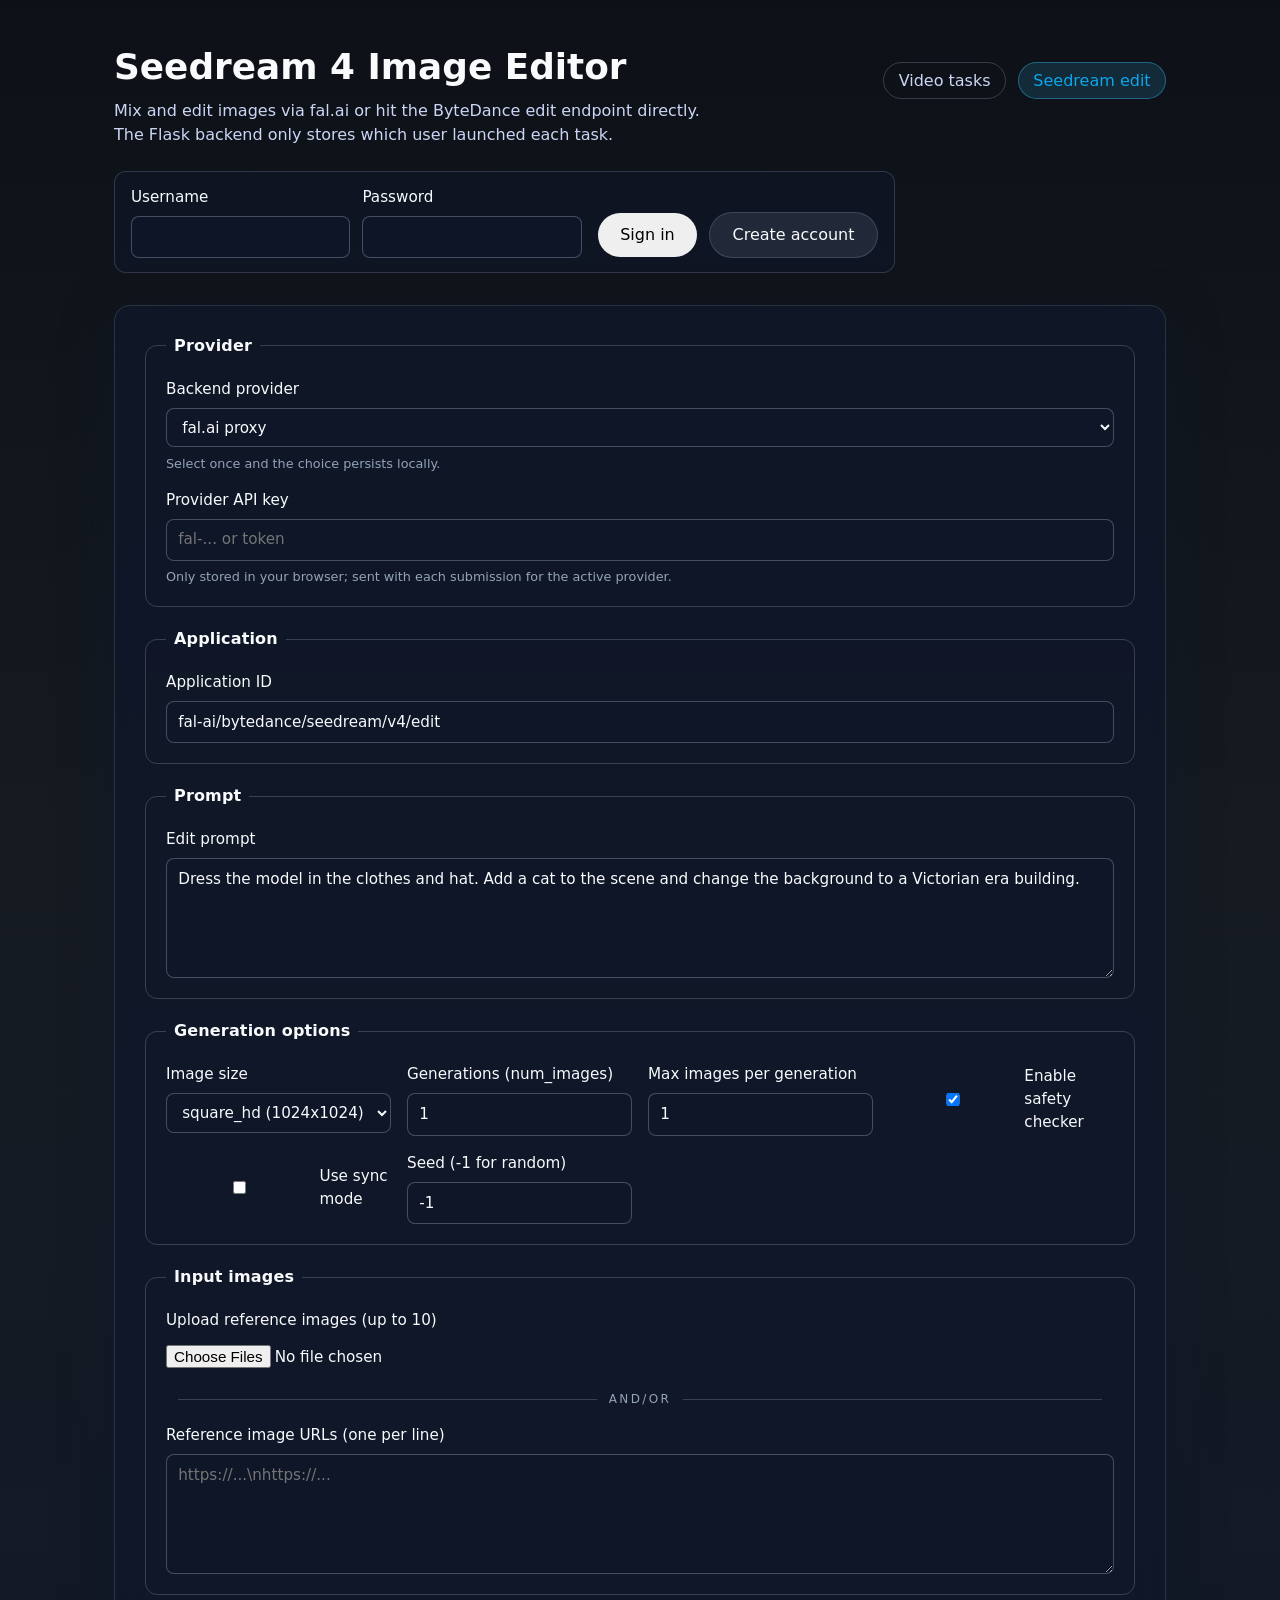
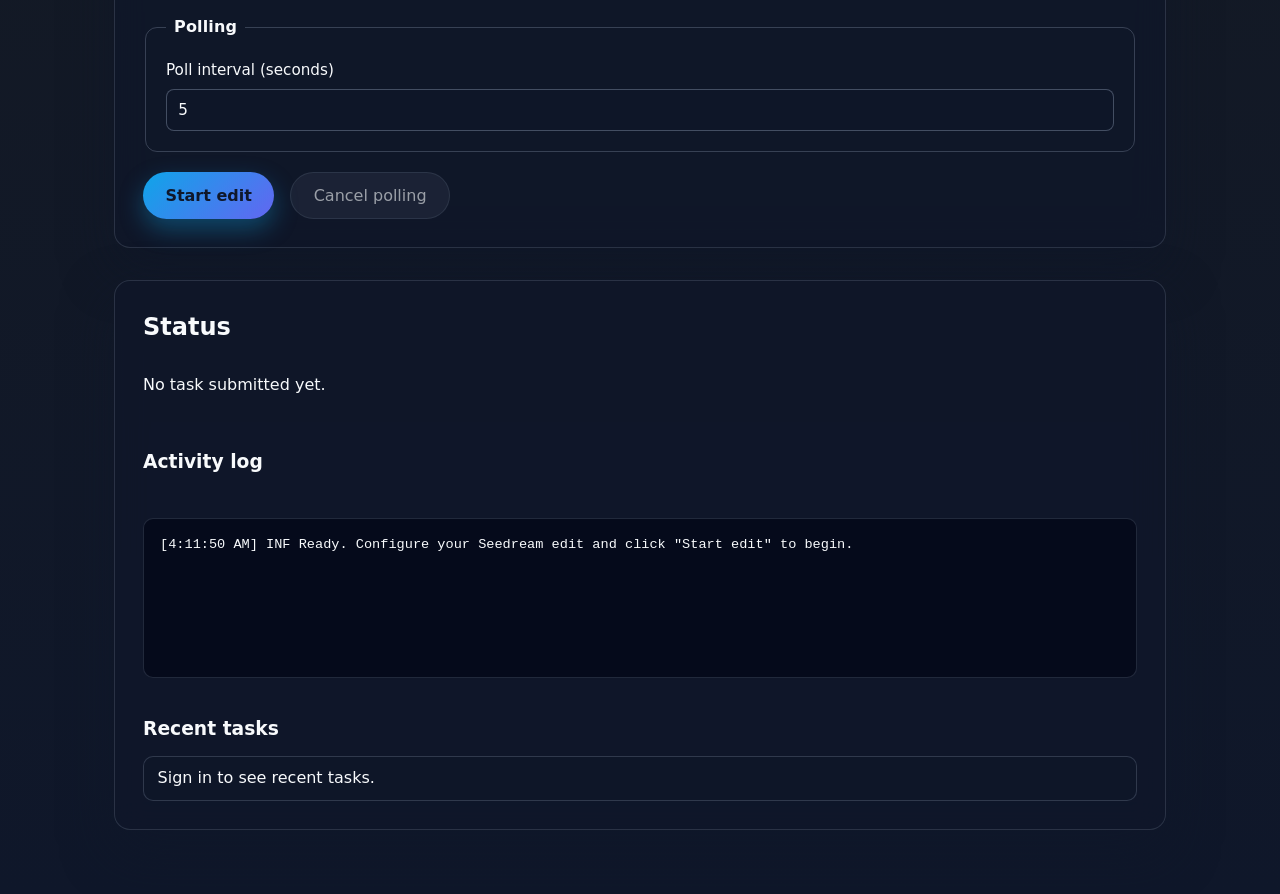
==== web/about.html @ c79ac5bc "feat: add client-side authentication and task management UI - Implemented SessionManager for handlin" ====
<!DOCTYPE html>
<html lang="en">
<head>
  <meta charset="UTF-8" />
  <meta name="viewport" content="width=device-width, initial-scale=1.0" />
  <title>Seedream 4 Image Editor</title>
  <link rel="stylesheet" href="styles.css" />
</head>
<body>
  <main class="app">
    <header class="header">
      <div class="header-top">
        <h1>Seedream 4 Image Editor</h1>
        <nav class="nav-links">
          <a href="/">Video tasks</a>
          <a href="/about" aria-current="page">Seedream edit</a>
        </nav>
      </div>
      <p class="description">Mix and edit images via fal.ai or hit the ByteDance edit endpoint directly. The Flask backend only stores which user launched each task.</p>
      <div class="auth-bar" id="auth-bar">
        <form id="auth-form" class="auth-form" autocomplete="off">
          <div class="auth-fields">
            <label>
              Username
              <input id="auth-username" name="username" type="text" autocomplete="username" required />
            </label>
            <label>
              Password
              <input id="auth-password" name="password" type="password" autocomplete="current-password" required />
            </label>
          </div>
          <div class="auth-actions">
            <button type="submit" id="auth-submit">Sign in</button>
            <button type="button" id="auth-toggle" class="secondary">Create account</button>
          </div>
          <p id="auth-error" class="auth-error hidden" role="alert"></p>
        </form>
        <div id="auth-status" class="auth-status hidden" aria-live="polite">
          <p>Signed in as <strong id="auth-user"></strong></p>
          <div class="auth-actions">
            <button type="button" id="auth-logout" class="secondary">Sign out</button>
          </div>
        </div>
      </div>
    </header>

    <section class="panel">
      <form id="edit-form" novalidate>
        <fieldset>
          <legend>Provider</legend>
          <label>
            Backend provider
            <select id="provider" name="provider">
              <option value="fal">fal.ai proxy</option>
            </select>
            <small class="hint">Select once and the choice persists locally.</small>
          </label>
          <label>
            Provider API key
            <input id="provider-key" name="providerKey" type="password" autocomplete="off" placeholder="fal-... or token" />
            <small class="hint">Only stored in your browser; sent with each submission for the active provider.</small>
          </label>
        </fieldset>

        <fieldset>
          <legend>Application</legend>
          <label>
            Application ID
            <input id="application" name="application" type="text" required value="fal-ai/bytedance/seedream/v4/edit" />
          </label>
        </fieldset>

        <fieldset>
          <legend>Prompt</legend>
          <label>
            Edit prompt
            <textarea id="prompt" name="prompt" rows="4" required>Dress the model in the clothes and hat. Add a cat to the scene and change the background to a Victorian era building.</textarea>
          </label>
        </fieldset>

        <fieldset>
          <legend>Generation options</legend>
          <div class="field-grid">
            <label>
              Image size
              <select id="image-size" name="imageSize">
                <option value="square_hd">square_hd (1024x1024)</option>
                <option value="square">square</option>
                <option value="portrait_4_3">portrait_4_3</option>
                <option value="portrait_16_9">portrait_16_9</option>
                <option value="landscape_4_3">landscape_4_3</option>
                <option value="landscape_16_9">landscape_16_9</option>
                <option value="custom">Custom size</option>
              </select>
            </label>
            <label id="custom-size-fields" class="hidden">
              Custom dimensions (px)
              <div class="inline-fields">
                <input id="custom-width" type="number" min="512" max="4096" step="1" placeholder="Width" />
                <input id="custom-height" type="number" min="512" max="4096" step="1" placeholder="Height" />
              </div>
            </label>
            <label>
              Generations (num_images)
              <input id="num-images" type="number" min="1" max="4" step="1" value="1" />
            </label>
            <label>
              Max images per generation
              <input id="max-images" type="number" min="1" max="6" step="1" value="1" />
            </label>
            <label class="checkbox">
              <input id="safety-checker" type="checkbox" checked />
              Enable safety checker
            </label>
            <label class="checkbox">
              <input id="sync-mode" type="checkbox" />
              Use sync mode
            </label>
            <label>
              Seed (-1 for random)
              <input id="seed" type="number" value="-1" />
            </label>
          </div>
        </fieldset>

        <fieldset>
          <legend>Input images</legend>
          <label class="file-picker">
            Upload reference images (up to 10)
            <input id="image-input" type="file" accept="image/*" multiple />
          </label>
          <div id="upload-preview" class="thumb-grid hidden"></div>
          <div class="divider"><span>and/or</span></div>
          <label>
            Reference image URLs (one per line)
            <textarea id="image-urls" rows="3" placeholder="https://...\nhttps://..."></textarea>
          </label>
        </fieldset>

        <fieldset>
          <legend>Polling</legend>
          <label>
            Poll interval (seconds)
            <input id="poll-interval" type="number" min="2" max="30" step="1" value="5" />
          </label>
        </fieldset>

        <div class="actions">
          <button type="submit" id="submit-button" class="primary">Start edit</button>
          <button type="button" id="cancel-poll" class="secondary" disabled>Cancel polling</button>
        </div>
      </form>
    </section>

    <section class="panel" id="status-panel">
      <h2>Status</h2>
      <div id="task-info" class="task-info">
        <p>No task submitted yet.</p>
      </div>
      <div id="result-gallery" class="gallery hidden" aria-live="polite"></div>
      <div class="log-container">
        <h3>Activity log</h3>
        <pre id="log"></pre>
      </div>
      <div class="history">
        <h3>Recent tasks</h3>
        <ul id="history-list"></ul>
      </div>
    </section>
  </main>
  <script type="module" src="about.js"></script>
</body>
</html>
---- web/styles.css ----
﻿:root {
  color-scheme: light dark;
  font-family: "Segoe UI", system-ui, -apple-system, BlinkMacSystemFont, "Helvetica Neue", Arial, sans-serif;
  line-height: 1.5;
}

* {
  box-sizing: border-box;
}

body {
  margin: 0;
  background: linear-gradient(180deg, #0d1117 0%, #161b22 35%, #0f172a 100%);
  color: #f8fafc;
}

.app {
  max-width: 1100px;
  margin: 0 auto;
  padding: 2.5rem 1.5rem 4rem;
  display: grid;
  gap: 2rem;
}

.header h1 {
  margin: 0 0 0.35rem;
  font-size: clamp(1.8rem, 2.8vw, 2.4rem);
  font-weight: 700;
}

.header-top {
  display: flex;
  align-items: flex-end;
  justify-content: space-between;
  gap: 1.5rem;
  flex-wrap: wrap;
}

.nav-links {
  display: inline-flex;
  gap: 0.75rem;
  flex-wrap: wrap;
}

.nav-links a {
  padding: 0.35rem 0.9rem;
  border-radius: 999px;
  border: 1px solid rgba(148, 163, 184, 0.3);
  color: #cbd5f5;
  text-decoration: none;
  transition: background 120ms ease, color 120ms ease, border-color 120ms ease;
}

.nav-links a:hover {
  border-color: #38bdf8;
  color: #38bdf8;
}

.nav-links a[aria-current="page"] {
  background: rgba(56, 189, 248, 0.15);
  color: #0ea5e9;
  border-color: rgba(56, 189, 248, 0.4);
}

.description {
  margin: 0;
  max-width: 60ch;
  color: #cbd5f5;
}

.panel {
  background: rgba(15, 23, 42, 0.8);
  border: 1px solid rgba(148, 163, 184, 0.2);
  border-radius: 16px;
  padding: 1.75rem;
  backdrop-filter: blur(16px);
  box-shadow: 0 20px 50px rgba(15, 23, 42, 0.6);
}

form {
  display: grid;
  gap: 1.25rem;
}

fieldset {
  border: 1px solid rgba(148, 163, 184, 0.3);
  border-radius: 12px;
  padding: 1.25rem;
  display: grid;
  gap: 1rem;
}

legend {
  padding: 0 0.5rem;
  font-weight: 600;
  letter-spacing: 0.01em;
}

label {
  display: flex;
  flex-direction: column;
  gap: 0.45rem;
  font-size: 0.95rem;
}

.hint {
  color: #94a3b8;
  font-size: 0.8rem;
  line-height: 1.4;
}

.checkbox {
  flex-direction: row;
  align-items: center;
  gap: 0.5rem;
}

input,
select,
textarea,
button {
  font: inherit;
}

input,
select,
textarea {
  padding: 0.55rem 0.7rem;
  border-radius: 8px;
  border: 1px solid rgba(148, 163, 184, 0.4);
  background: rgba(15, 23, 42, 0.5);
  color: inherit;
  width: 100%;
}

input:focus,
select:focus,
textarea:focus {
  outline: 2px solid #38bdf8;
  outline-offset: 2px;
  border-color: transparent;
}

textarea {
  resize: vertical;
  min-height: 120px;
}

.field-grid {
  display: grid;
  gap: 1rem;
  grid-template-columns: repeat(auto-fit, minmax(180px, 1fr));
}

.file-picker input[type="file"] {
  padding: 0.35rem 0;
  border: none;
  background: none;
}

.inline-fields {
  display: flex;
  gap: 0.75rem;
}

.inline-fields input {
  flex: 1;
}

.thumb-grid,
.gallery {
  display: grid;
  gap: 1rem;
  grid-template-columns: repeat(auto-fit, minmax(160px, 1fr));
  margin-top: 1rem;
}

.thumb {
  display: flex;
  flex-direction: column;
  gap: 0.5rem;
  background: rgba(15, 23, 42, 0.6);
  border: 1px solid rgba(148, 163, 184, 0.25);
  border-radius: 12px;
  padding: 0.8rem;
}

.thumb img {
  width: 100%;
  max-height: 220px;
  object-fit: cover;
  border-radius: 10px;
  border: 1px solid rgba(148, 163, 184, 0.2);
}

.thumb figcaption {
  font-size: 0.8rem;
  color: #94a3b8;
}

.thumb button.tiny {
  align-self: flex-start;
  padding: 0.25rem 0.65rem;
  border-radius: 999px;
  border: 1px solid rgba(148, 163, 184, 0.4);
  background: rgba(148, 163, 184, 0.15);
  color: inherit;
  font-size: 0.75rem;
  cursor: pointer;
  transition: border-color 120ms ease, color 120ms ease;
}

.thumb button.tiny:hover {
  border-color: #38bdf8;
  color: #38bdf8;
}

.divider {
  display: flex;
  align-items: center;
  justify-content: center;
  color: #94a3b8;
  text-transform: uppercase;
  font-size: 0.75rem;
  letter-spacing: 0.2em;
}

.divider::before,
.divider::after {
  content: "";
  flex: 1;
  height: 1px;
  background: rgba(148, 163, 184, 0.3);
  margin: 0 0.75rem;
}

.image-preview {
  display: flex;
  align-items: center;
  gap: 1rem;
  background: rgba(148, 163, 184, 0.1);
  border-radius: 12px;
  padding: 1rem;
}

.image-preview img {
  max-width: 200px;
  max-height: 140px;
  border-radius: 10px;
  border: 1px solid rgba(148, 163, 184, 0.2);
  object-fit: cover;
}

.actions {
  display: flex;
  flex-wrap: wrap;
  gap: 1rem;
}

button {
  padding: 0.65rem 1.4rem;
  border-radius: 999px;
  border: none;
  cursor: pointer;
  transition: transform 120ms ease, box-shadow 120ms ease;
}

button:disabled {
  opacity: 0.6;
  cursor: not-allowed;
}

.primary {
  background: linear-gradient(135deg, #0ea5e9 0%, #6366f1 100%);
  color: #0f172a;
  font-weight: 600;
  box-shadow: 0 10px 25px rgba(14, 165, 233, 0.35);
}

.primary:hover:not(:disabled) {
  transform: translateY(-1px);
}

.secondary {
  background: rgba(148, 163, 184, 0.15);
  color: inherit;
  border: 1px solid rgba(148, 163, 184, 0.25);
}

#status-panel h2 {
  margin-top: 0;
  margin-bottom: 0.75rem;
}

.task-info {
  display: grid;
  gap: 0.4rem;
  margin-bottom: 1rem;
}

.task-info strong {
  color: #38bdf8;
}

#result-video {
  width: 100%;
  border-radius: 12px;
  border: 1px solid rgba(148, 163, 184, 0.25);
  margin-bottom: 1rem;
}

.log-container {
  display: grid;
  gap: 0.6rem;
}

#log {
  background: rgba(2, 6, 23, 0.7);
  border-radius: 10px;
  border: 1px solid rgba(148, 163, 184, 0.2);
  padding: 1rem;
  min-height: 160px;
  max-height: 240px;
  overflow-y: auto;
  white-space: pre-wrap;
  font-family: "JetBrains Mono", "Fira Mono", "SFMono-Regular", SFMono-Regular, Consolas, "Liberation Mono", Menlo, monospace;
  font-size: 0.85rem;
}

#history-list {
  list-style: none;
  padding: 0;
  margin: 0;
  display: grid;
  gap: 0.75rem;
}

#history-list li {
  display: flex;
  align-items: center;
  justify-content: space-between;
  gap: 0.75rem;
  padding: 0.6rem 0.85rem;
  border-radius: 10px;
  border: 1px solid rgba(148, 163, 184, 0.25);
  background: rgba(15, 23, 42, 0.55);
}

#history-list li strong {
  color: #38bdf8;
  font-family: "JetBrains Mono", "Fira Mono", "SFMono-Regular", Consolas, "Liberation Mono", Menlo, monospace;
  font-size: 0.8rem;
}

#history-list li small {
  color: #94a3b8;
  font-size: 0.75rem;
}

#history-list button {
  padding: 0.3rem 0.9rem;
  border-radius: 999px;
  border: 1px solid rgba(148, 163, 184, 0.35);
  background: rgba(148, 163, 184, 0.18);
  color: inherit;
  cursor: pointer;
  transition: border-color 120ms ease, color 120ms ease;
}

#history-list button:hover {
  border-color: #38bdf8;
  color: #38bdf8;
}

.history {
  margin-top: 1.5rem;
  display: grid;
  gap: 0.75rem;
}

.history h3 {
  margin: 0;
}

.hidden {
  display: none !important;
}

.status {
  display: inline-flex;
  align-items: center;
  gap: 0.35rem;
  padding: 0.1rem 0.65rem;
  border-radius: 999px;
  background: rgba(148, 163, 184, 0.15);
  color: inherit;
  font-weight: 600;
  text-transform: capitalize;
}

.status-queued {
  background: rgba(250, 204, 21, 0.2);
  color: #facc15;
}

.status-running {
  background: rgba(56, 189, 248, 0.2);
  color: #38bdf8;
}

.status-succeeded {
  background: rgba(16, 185, 129, 0.2);
  color: #34d399;
}

.status-failed,
.error-text {
  color: #f87171;
}

.status-cancelled {
  background: rgba(248, 113, 113, 0.15);
  color: #f87171;
}

.task-info a {
  color: #38bdf8;
  text-decoration: underline;
  word-break: break-all;
}

.task-info code {
  font-family: "JetBrains Mono", "Fira Mono", "SFMono-Regular", Consolas, "Liberation Mono", monospace;
  background: rgba(15, 23, 42, 0.7);
  padding: 0.1rem 0.35rem;
  border-radius: 6px;
}

form.is-busy {
  opacity: 0.85;
}
@media (max-width: 768px) {
  .app {
    padding: 1.5rem 1rem 3rem;
  }

  fieldset {
    padding: 1rem;
  }

  .actions {
    flex-direction: column;
    align-items: stretch;
  }

  button {
    width: 100%;
  }
}




.auth-bar {
  margin-top: 1.5rem;
  display: flex;
  flex-wrap: wrap;
  gap: 1rem;
  align-items: stretch;
}

.auth-form,
.auth-status {
  display: flex;
  flex-wrap: wrap;
  align-items: flex-end;
  gap: 1rem;
  padding: 0.85rem 1rem;
  border-radius: 12px;
  border: 1px solid rgba(148, 163, 184, 0.25);
  background: rgba(15, 23, 42, 0.55);
}

.auth-form label {
  min-width: 180px;
}

.auth-fields {
  display: flex;
  flex-wrap: wrap;
  gap: 0.75rem;
}

.auth-actions {
  display: flex;
  gap: 0.75rem;
  align-items: center;
}

.auth-error {
  flex-basis: 100%;
  margin: 0;
  color: #f87171;
  font-size: 0.85rem;
}

.auth-status p {
  margin: 0;
}

.auth-status strong {
  color: #38bdf8;
}

@media (max-width: 768px) {
  .auth-form,
  .auth-status {
    width: 100%;
    flex-direction: column;
    align-items: stretch;
  }

  .auth-actions {
    flex-direction: column;
    align-items: stretch;
  }
}
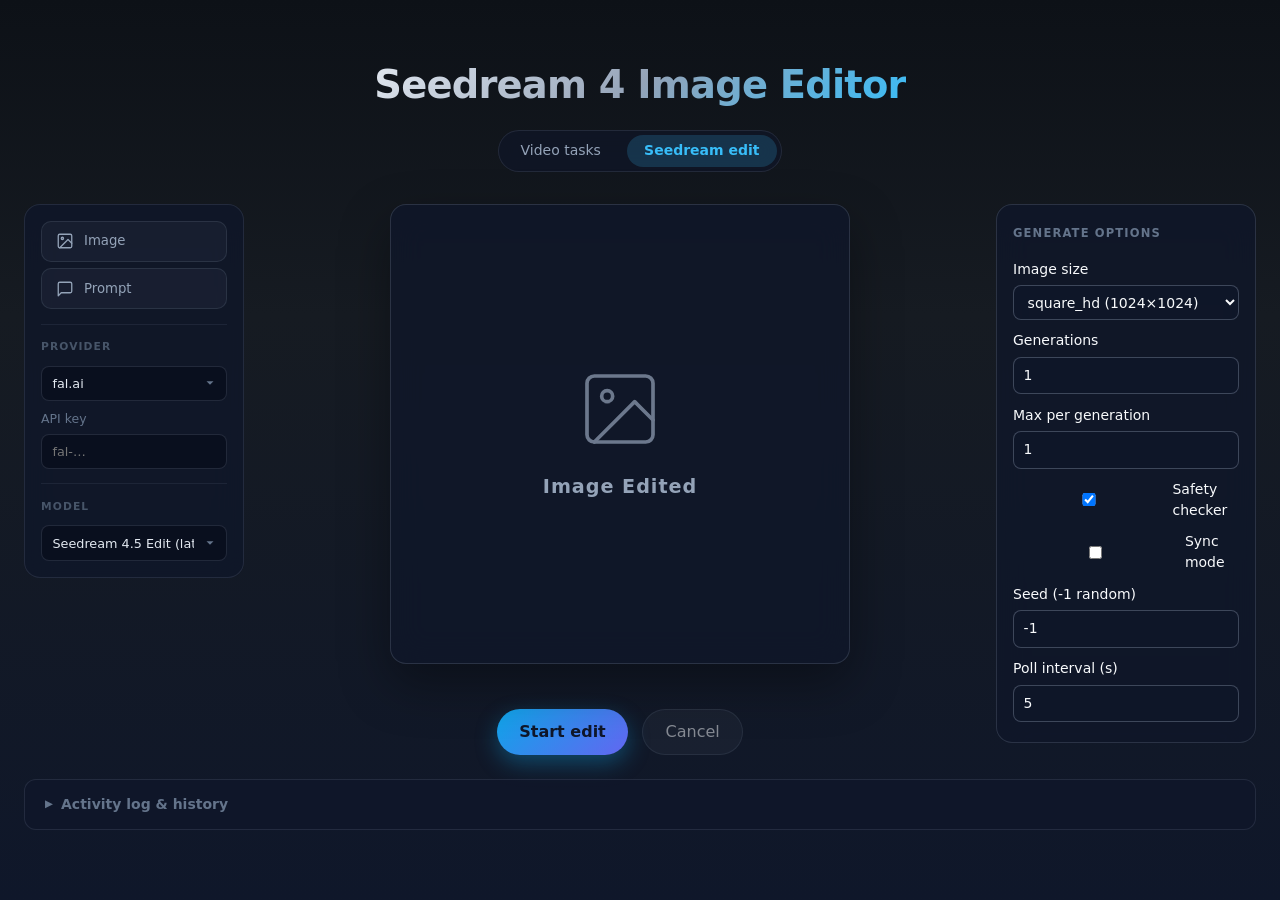
==== commit 7983c3b0: "Simplify to fal-only provider and revamp UI Remove ByteDance provider support and simplify backend t" ====
--- a/web/about.html
+++ b/web/about.html
@@ -16,158 +16,179 @@
           <a href="/about" aria-current="page">Seedream edit</a>
         </nav>
       </div>
-      <p class="description">Mix and edit images via fal.ai or hit the ByteDance edit endpoint directly. The Flask backend only stores which user launched each task.</p>
-      <div class="auth-bar" id="auth-bar">
-        <form id="auth-form" class="auth-form" autocomplete="off">
-          <div class="auth-fields">
-            <label>
-              Username
-              <input id="auth-username" name="username" type="text" autocomplete="username" required />
-            </label>
-            <label>
-              Password
-              <input id="auth-password" name="password" type="password" autocomplete="current-password" required />
-            </label>
-          </div>
-          <div class="auth-actions">
-            <button type="submit" id="auth-submit">Sign in</button>
-            <button type="button" id="auth-toggle" class="secondary">Create account</button>
-          </div>
-          <p id="auth-error" class="auth-error hidden" role="alert"></p>
-        </form>
-        <div id="auth-status" class="auth-status hidden" aria-live="polite">
-          <p>Signed in as <strong id="auth-user"></strong></p>
-          <div class="auth-actions">
-            <button type="button" id="auth-logout" class="secondary">Sign out</button>
-          </div>
-        </div>
-      </div>
     </header>
 
-    <section class="panel">
-      <form id="edit-form" novalidate>
-        <fieldset>
-          <legend>Provider</legend>
-          <label>
-            Backend provider
+    <div class="editor-workspace">
+      <!-- Left: Toolbar sidebar -->
+      <aside class="icon-toolbar">
+        <div class="toolbar-actions">
+          <button type="button" class="icon-btn" id="image-attach-btn" title="Attach images">
+            <svg xmlns="http://www.w3.org/2000/svg" viewBox="0 0 24 24" fill="none" stroke="currentColor" stroke-width="1.75" stroke-linecap="round" stroke-linejoin="round">
+              <rect x="3" y="3" width="18" height="18" rx="2"/>
+              <circle cx="8.5" cy="8.5" r="1.5"/>
+              <polyline points="21 15 16 10 5 21"/>
+            </svg>
+            <span class="icon-label">Image</span>
+          </button>
+          <button type="button" class="icon-btn" id="prompt-btn" title="Edit prompt">
+            <svg xmlns="http://www.w3.org/2000/svg" viewBox="0 0 24 24" fill="none" stroke="currentColor" stroke-width="1.75" stroke-linecap="round" stroke-linejoin="round">
+              <path d="M21 15a2 2 0 0 1-2 2H7l-4 4V5a2 2 0 0 1 2-2h14a2 2 0 0 1 2 2z"/>
+            </svg>
+            <span class="icon-label">Prompt</span>
+          </button>
+        </div>
+        <div class="toolbar-divider"></div>
+        <div class="toolbar-section">
+          <p class="toolbar-section-title">Provider</p>
+          <label class="toolbar-label">
             <select id="provider" name="provider">
-              <option value="fal">fal.ai proxy</option>
+              <option value="fal">fal.ai</option>
             </select>
-            <small class="hint">Select once and the choice persists locally.</small>
           </label>
-          <label>
-            Provider API key
-            <input id="provider-key" name="providerKey" type="password" autocomplete="off" placeholder="fal-... or token" />
-            <small class="hint">Only stored in your browser; sent with each submission for the active provider.</small>
+          <label class="toolbar-label">
+            API key
+            <input id="provider-key" name="providerKey" type="password" autocomplete="off" placeholder="fal-…" />
           </label>
-        </fieldset>
+        </div>
+        <div class="toolbar-divider"></div>
+        <div class="toolbar-section">
+          <p class="toolbar-section-title">Model</p>
+          <label class="toolbar-label">
+            <select id="application" name="application" required>
+              <option value="fal-ai/bytedance/seedream/v4.5/edit">Seedream 4.5 Edit (latest)</option>
+              <option value="fal-ai/bytedance/seedream/v4.5/text-to-image">Seedream 4.5 Text-to-Image</option>
+            </select>
+          </label>
+        </div>
+      </aside>
 
-        <fieldset>
-          <legend>Application</legend>
-          <label>
-            Application ID
-            <input id="application" name="application" type="text" required value="fal-ai/bytedance/seedream/v4/edit" />
-          </label>
-        </fieldset>
+      <!-- Center: Status display + action buttons -->
+      <section class="status-center">
+        <div class="status-box" id="status-panel">
+          <div class="status-placeholder" id="status-placeholder">
+            <svg class="status-icon" xmlns="http://www.w3.org/2000/svg" viewBox="0 0 24 24" fill="none" stroke="currentColor" stroke-width="1" stroke-linecap="round" stroke-linejoin="round">
+              <rect x="3" y="3" width="18" height="18" rx="2"/>
+              <circle cx="8.5" cy="8.5" r="1.5"/>
+              <polyline points="21 15 16 10 5 21"/>
+            </svg>
+            <p class="status-label">Image Edited</p>
+          </div>
+          <div id="result-gallery" class="status-gallery hidden" aria-live="polite"></div>
+          <div id="task-badge" class="status-badge hidden"></div>
+        </div>
+        <div id="task-info" class="task-meta"></div>
+        <div class="center-actions">
+          <button type="submit" form="edit-form" id="submit-button" class="primary">Start edit</button>
+          <button type="button" id="cancel-poll" class="secondary" disabled>Cancel</button>
+        </div>
+      </section>
 
-        <fieldset>
-          <legend>Prompt</legend>
-          <label>
-            Edit prompt
-            <textarea id="prompt" name="prompt" rows="4" required>Dress the model in the clothes and hat. Add a cat to the scene and change the background to a Victorian era building.</textarea>
-          </label>
-        </fieldset>
-
-        <fieldset>
-          <legend>Generation options</legend>
-          <div class="field-grid">
+      <!-- Right: Options sidebar -->
+      <aside class="options-sidebar">
+        <form id="edit-form" novalidate>
+          <div class="options-group">
+            <h3 class="options-title">Generate options</h3>
             <label>
               Image size
               <select id="image-size" name="imageSize">
-                <option value="square_hd">square_hd (1024x1024)</option>
+                <option value="square_hd">square_hd (1024×1024)</option>
                 <option value="square">square</option>
                 <option value="portrait_4_3">portrait_4_3</option>
                 <option value="portrait_16_9">portrait_16_9</option>
                 <option value="landscape_4_3">landscape_4_3</option>
                 <option value="landscape_16_9">landscape_16_9</option>
-                <option value="custom">Custom size</option>
+                <option value="custom">Custom size…</option>
               </select>
             </label>
-            <label id="custom-size-fields" class="hidden">
-              Custom dimensions (px)
-              <div class="inline-fields">
-                <input id="custom-width" type="number" min="512" max="4096" step="1" placeholder="Width" />
-                <input id="custom-height" type="number" min="512" max="4096" step="1" placeholder="Height" />
-              </div>
-            </label>
+            <div id="custom-size-fields" class="hidden inline-fields">
+              <input id="custom-width" type="number" min="1024" max="4096" step="1" placeholder="Width" />
+              <input id="custom-height" type="number" min="1024" max="4096" step="1" placeholder="Height" />
+            </div>
             <label>
-              Generations (num_images)
+              Generations
               <input id="num-images" type="number" min="1" max="4" step="1" value="1" />
             </label>
             <label>
-              Max images per generation
+              Max per generation
               <input id="max-images" type="number" min="1" max="6" step="1" value="1" />
             </label>
             <label class="checkbox">
               <input id="safety-checker" type="checkbox" checked />
-              Enable safety checker
+              Safety checker
             </label>
             <label class="checkbox">
               <input id="sync-mode" type="checkbox" />
-              Use sync mode
+              Sync mode
             </label>
             <label>
-              Seed (-1 for random)
+              Seed (-1 random)
               <input id="seed" type="number" value="-1" />
             </label>
+            <label>
+              Poll interval (s)
+              <input id="poll-interval" type="number" min="2" max="30" step="1" value="5" />
+            </label>
           </div>
-        </fieldset>
 
-        <fieldset>
-          <legend>Input images</legend>
-          <label class="file-picker">
-            Upload reference images (up to 10)
-            <input id="image-input" type="file" accept="image/*" multiple />
-          </label>
-          <div id="upload-preview" class="thumb-grid hidden"></div>
-          <div class="divider"><span>and/or</span></div>
-          <label>
-            Reference image URLs (one per line)
-            <textarea id="image-urls" rows="3" placeholder="https://...\nhttps://..."></textarea>
-          </label>
-        </fieldset>
+        </form>
+      </aside>
+    </div>
 
-        <fieldset>
-          <legend>Polling</legend>
-          <label>
-            Poll interval (seconds)
-            <input id="poll-interval" type="number" min="2" max="30" step="1" value="5" />
-          </label>
-        </fieldset>
+    <div class="activity-footer">
+      <details>
+        <summary>Activity log &amp; history</summary>
+        <div class="log-container">
+          <pre id="log"></pre>
+        </div>
+        <div class="history">
+          <h3>Recent tasks</h3>
+          <ul id="history-list"></ul>
+        </div>
+      </details>
+    </div>
+  </main>
 
-        <div class="actions">
-          <button type="submit" id="submit-button" class="primary">Start edit</button>
-          <button type="button" id="cancel-poll" class="secondary" disabled>Cancel polling</button>
-        </div>
-      </form>
-    </section>
+  <!-- Prompt modal -->
+  <div class="modal-overlay hidden" id="prompt-modal">
+    <div class="modal">
+      <div class="modal-header">
+        <h3>Edit Prompt</h3>
+        <button type="button" class="modal-close" id="prompt-modal-close">&#x2715;</button>
+      </div>
+      <div class="modal-body">
+        <textarea id="prompt" name="prompt" rows="7" placeholder="Describe the edit to apply…">Dress the model in the clothes and hat. Add a cat to the scene and change the background to a Victorian era building.</textarea>
+      </div>
+      <div class="modal-footer">
+        <button type="button" id="prompt-apply" class="primary">Apply</button>
+      </div>
+    </div>
+  </div>
 
-    <section class="panel" id="status-panel">
-      <h2>Status</h2>
-      <div id="task-info" class="task-info">
-        <p>No task submitted yet.</p>
+  <!-- Image attach modal -->
+  <div class="modal-overlay hidden" id="image-modal">
+    <div class="modal">
+      <div class="modal-header">
+        <h3>Attach Images</h3>
+        <button type="button" class="modal-close" id="image-modal-close">&#x2715;</button>
       </div>
-      <div id="result-gallery" class="gallery hidden" aria-live="polite"></div>
-      <div class="log-container">
-        <h3>Activity log</h3>
-        <pre id="log"></pre>
+      <div class="modal-body">
+        <label class="file-picker">
+          Upload reference images (up to 10)
+          <input id="image-input" type="file" accept="image/*" multiple />
+        </label>
+        <div id="upload-preview" class="thumb-grid hidden"></div>
+        <div class="divider"><span>and/or</span></div>
+        <label>
+          Image URLs (one per line)
+          <textarea id="image-urls" rows="3" placeholder="https://…"></textarea>
+        </label>
       </div>
-      <div class="history">
-        <h3>Recent tasks</h3>
-        <ul id="history-list"></ul>
+      <div class="modal-footer">
+        <button type="button" id="image-apply" class="primary">Done</button>
       </div>
-    </section>
-  </main>
+    </div>
+  </div>
+
   <script type="module" src="about.js"></script>
 </body>
 </html>
--- a/web/styles.css
+++ b/web/styles.css
@@ -1,4 +1,4 @@
-﻿:root {
+:root {
   color-scheme: light dark;
   font-family: "Segoe UI", system-ui, -apple-system, BlinkMacSystemFont, "Helvetica Neue", Arial, sans-serif;
   line-height: 1.5;
@@ -12,100 +12,375 @@
   margin: 0;
   background: linear-gradient(180deg, #0d1117 0%, #161b22 35%, #0f172a 100%);
   color: #f8fafc;
-}
-
+  min-height: 100vh;
+}
+
+body.modal-open {
+  overflow: hidden;
+}
+
+/* ── App shell ── */
 .app {
-  max-width: 1100px;
+  max-width: 1300px;
   margin: 0 auto;
-  padding: 2.5rem 1.5rem 4rem;
-  display: grid;
-  gap: 2rem;
+  padding: 2rem 1.5rem 3rem;
+  display: grid;
+  gap: 1.5rem;
+}
+
+/* ── Header ── */
+.header-top {
+  display: flex;
+  flex-direction: column;
+  align-items: center;
+  gap: 1rem;
+  padding: 1.5rem 0 0.5rem;
+  text-align: center;
 }
 
 .header h1 {
-  margin: 0 0 0.35rem;
-  font-size: clamp(1.8rem, 2.8vw, 2.4rem);
-  font-weight: 700;
-}
-
-.header-top {
-  display: flex;
-  align-items: flex-end;
-  justify-content: space-between;
-  gap: 1.5rem;
-  flex-wrap: wrap;
+  margin: 0;
+  font-size: clamp(1.8rem, 3vw, 2.6rem);
+  font-weight: 800;
+  letter-spacing: -0.02em;
+  background: linear-gradient(135deg, #e2e8f0 0%, #94a3b8 50%, #38bdf8 100%);
+  -webkit-background-clip: text;
+  -webkit-text-fill-color: transparent;
+  background-clip: text;
 }
 
 .nav-links {
   display: inline-flex;
-  gap: 0.75rem;
-  flex-wrap: wrap;
+  gap: 0.5rem;
+  background: rgba(15, 23, 42, 0.6);
+  border: 1px solid rgba(148, 163, 184, 0.15);
+  border-radius: 999px;
+  padding: 0.25rem;
+  backdrop-filter: blur(12px);
 }
 
 .nav-links a {
-  padding: 0.35rem 0.9rem;
+  padding: 0.35rem 1.1rem;
   border-radius: 999px;
-  border: 1px solid rgba(148, 163, 184, 0.3);
-  color: #cbd5f5;
+  color: #94a3b8;
   text-decoration: none;
-  transition: background 120ms ease, color 120ms ease, border-color 120ms ease;
+  font-size: 0.875rem;
+  font-weight: 500;
+  transition: background 150ms ease, color 150ms ease;
 }
 
 .nav-links a:hover {
-  border-color: #38bdf8;
+  color: #e2e8f0;
+}
+
+.nav-links a[aria-current="page"] {
+  background: rgba(56, 189, 248, 0.18);
   color: #38bdf8;
-}
-
-.nav-links a[aria-current="page"] {
-  background: rgba(56, 189, 248, 0.15);
-  color: #0ea5e9;
-  border-color: rgba(56, 189, 248, 0.4);
-}
-
-.description {
-  margin: 0;
-  max-width: 60ch;
-  color: #cbd5f5;
-}
-
-.panel {
+  font-weight: 600;
+}
+
+/* ── Editor workspace — 3-column horizontal layout ── */
+.editor-workspace {
+  display: grid;
+  grid-template-columns: 220px 1fr 260px;
+  gap: 1.25rem;
+  align-items: start;
+}
+
+/* ── Left: Toolbar sidebar ── */
+.icon-toolbar {
+  display: flex;
+  flex-direction: column;
+  padding: 1rem;
+  background: rgba(15, 23, 42, 0.8);
+  border: 1px solid rgba(148, 163, 184, 0.15);
+  border-radius: 16px;
+  backdrop-filter: blur(16px);
+}
+
+.toolbar-actions {
+  display: flex;
+  flex-direction: column;
+  gap: 0.4rem;
+}
+
+.icon-btn {
+  display: flex;
+  flex-direction: row;
+  align-items: center;
+  gap: 0.65rem;
+  padding: 0.6rem 0.85rem;
+  border-radius: 10px;
+  border: 1px solid rgba(148, 163, 184, 0.15);
+  background: rgba(148, 163, 184, 0.06);
+  color: #94a3b8;
+  cursor: pointer;
+  transition: background 140ms ease, border-color 140ms ease, color 140ms ease;
+  width: 100%;
+  font: inherit;
+  text-align: left;
+}
+
+.icon-btn:hover {
+  border-color: rgba(56, 189, 248, 0.45);
+  color: #38bdf8;
+  background: rgba(56, 189, 248, 0.08);
+}
+
+.icon-btn svg {
+  width: 18px;
+  height: 18px;
+  flex-shrink: 0;
+}
+
+.icon-label {
+  font-size: 0.83rem;
+  font-weight: 500;
+  letter-spacing: 0;
+  text-transform: none;
+}
+
+.toolbar-divider {
+  height: 1px;
+  background: rgba(148, 163, 184, 0.1);
+  margin: 0.9rem 0;
+}
+
+.toolbar-section {
+  display: flex;
+  flex-direction: column;
+  gap: 0.55rem;
+}
+
+.toolbar-section-title {
+  margin: 0 0 0.1rem;
+  font-size: 0.67rem;
+  font-weight: 700;
+  text-transform: uppercase;
+  letter-spacing: 0.1em;
+  color: #475569;
+}
+
+.toolbar-label {
+  display: flex;
+  flex-direction: column;
+  gap: 0.3rem;
+  font-size: 0.78rem;
+  color: #64748b;
+  font-weight: 500;
+}
+
+.toolbar-label select,
+.toolbar-label input[type="password"],
+.toolbar-label input[type="text"],
+.toolbar-label input[type="url"] {
+  width: 100%;
+  padding: 0.45rem 0.65rem;
+  background: rgba(8, 14, 28, 0.7);
+  border: 1px solid rgba(148, 163, 184, 0.18);
+  border-radius: 8px;
+  color: #e2e8f0;
+  font: inherit;
+  font-size: 0.8rem;
+  outline: none;
+  transition: border-color 140ms ease;
+  -webkit-appearance: none;
+  appearance: none;
+}
+
+.toolbar-label select {
+  background-image: url("data:image/svg+xml,%3Csvg xmlns='http://www.w3.org/2000/svg' viewBox='0 0 16 16' fill='%2364748b'%3E%3Cpath d='M4 6l4 4 4-4'/%3E%3C/svg%3E");
+  background-repeat: no-repeat;
+  background-position: right 0.55rem center;
+  background-size: 14px;
+  padding-right: 2rem;
+}
+
+.toolbar-label select:focus,
+.toolbar-label input:focus {
+  border-color: rgba(56, 189, 248, 0.5);
+  box-shadow: 0 0 0 3px rgba(56, 189, 248, 0.08);
+}
+
+.toolbar-label select option {
+  background: #1e293b;
+  color: #e2e8f0;
+}
+
+/* ── Center: Status area ── */
+.status-center {
+  display: flex;
+  flex-direction: column;
+  align-items: center;
+  gap: 0.875rem;
+  width: 100%;
+}
+
+.status-box {
   background: rgba(15, 23, 42, 0.8);
   border: 1px solid rgba(148, 163, 184, 0.2);
   border-radius: 16px;
-  padding: 1.75rem;
   backdrop-filter: blur(16px);
-  box-shadow: 0 20px 50px rgba(15, 23, 42, 0.6);
-}
-
-form {
-  display: grid;
+  box-shadow: 0 20px 50px rgba(0, 0, 0, 0.35);
+  aspect-ratio: 1;
+  width: 100%;
+  max-width: 460px;
+  position: relative;
+  overflow: hidden;
+  display: flex;
+  align-items: center;
+  justify-content: center;
+}
+
+/* Idle placeholder — centered icon + label */
+.status-placeholder {
+  display: flex;
+  flex-direction: column;
+  align-items: center;
+  justify-content: center;
   gap: 1.25rem;
-}
-
-fieldset {
-  border: 1px solid rgba(148, 163, 184, 0.3);
-  border-radius: 12px;
-  padding: 1.25rem;
-  display: grid;
-  gap: 1rem;
-}
-
-legend {
-  padding: 0 0.5rem;
+  padding: 2.5rem;
+  text-align: center;
+  pointer-events: none;
+}
+
+.status-icon {
+  width: 88px;
+  height: 88px;
+  color: #94a3b8;
+  opacity: 0.7;
+}
+
+.status-label {
+  font-size: 1.2rem;
   font-weight: 600;
-  letter-spacing: 0.01em;
-}
-
+  color: #94a3b8;
+  margin: 0;
+  letter-spacing: 0.05em;
+}
+
+/* Result gallery — fills the square box */
+.status-gallery {
+  position: absolute;
+  inset: 0;
+  display: grid;
+  grid-template-columns: repeat(auto-fit, minmax(50%, 1fr));
+  grid-auto-rows: 1fr;
+}
+
+.status-gallery img {
+  width: 100%;
+  height: 100%;
+  object-fit: cover;
+  display: block;
+}
+
+/* Result video — fills the square box */
+.status-video {
+  position: absolute;
+  inset: 0;
+  width: 100%;
+  height: 100%;
+  object-fit: contain;
+  background: #000;
+  border-radius: 0;
+}
+
+/* Status badge — pill overlay at bottom of box */
+.status-badge {
+  position: absolute;
+  bottom: 1rem;
+  left: 50%;
+  transform: translateX(-50%);
+  padding: 0.35rem 1.1rem;
+  border-radius: 999px;
+  font-size: 0.82rem;
+  font-weight: 700;
+  letter-spacing: 0.02em;
+  backdrop-filter: blur(10px);
+  border: 1px solid rgba(148, 163, 184, 0.25);
+  background: rgba(10, 16, 30, 0.88);
+  white-space: nowrap;
+  color: #94a3b8;
+}
+
+.status-badge-queued    { color: #facc15; border-color: rgba(250, 204, 21, 0.4); }
+.status-badge-running   { color: #38bdf8; border-color: rgba(56, 189, 248, 0.4); }
+.status-badge-succeeded { color: #34d399; border-color: rgba(52, 211, 153, 0.4); }
+.status-badge-failed    { color: #f87171; border-color: rgba(248, 113, 113, 0.4); }
+.status-badge-cancelled { color: #94a3b8; border-color: rgba(148, 163, 184, 0.3); }
+
+/* Compact task meta below the box */
+.task-meta {
+  font-size: 0.78rem;
+  color: #475569;
+  min-height: 1.1rem;
+  text-align: center;
+  width: 100%;
+  max-width: 460px;
+}
+
+.task-meta code {
+  font-family: "JetBrains Mono", Consolas, monospace;
+  background: rgba(15, 23, 42, 0.6);
+  padding: 0.1rem 0.3rem;
+  border-radius: 4px;
+  font-size: 0.75rem;
+}
+
+.center-actions {
+  display: flex;
+  gap: 0.875rem;
+  flex-wrap: wrap;
+}
+
+/* ── Right: Options sidebar ── */
+.options-sidebar {
+  background: rgba(15, 23, 42, 0.8);
+  border: 1px solid rgba(148, 163, 184, 0.2);
+  border-radius: 16px;
+  padding: 1.25rem 1rem;
+  backdrop-filter: blur(16px);
+  overflow-y: auto;
+  max-height: 75vh;
+}
+
+.options-sidebar form {
+  display: grid;
+  gap: 0;
+}
+
+.options-group {
+  display: grid;
+  gap: 0.65rem;
+}
+
+.options-title {
+  margin: 0 0 0.4rem;
+  font-size: 0.72rem;
+  font-weight: 700;
+  text-transform: uppercase;
+  letter-spacing: 0.1em;
+  color: #64748b;
+}
+
+.options-divider {
+  height: 1px;
+  background: rgba(148, 163, 184, 0.15);
+  margin: 1rem 0;
+}
+
+/* ── Form elements (sidebar) ── */
 label {
   display: flex;
   flex-direction: column;
-  gap: 0.45rem;
-  font-size: 0.95rem;
+  gap: 0.35rem;
+  font-size: 0.875rem;
 }
 
 .hint {
   color: #94a3b8;
-  font-size: 0.8rem;
+  font-size: 0.78rem;
   line-height: 1.4;
 }
 
@@ -125,10 +400,10 @@
 input,
 select,
 textarea {
-  padding: 0.55rem 0.7rem;
+  padding: 0.45rem 0.6rem;
   border-radius: 8px;
-  border: 1px solid rgba(148, 163, 184, 0.4);
-  background: rgba(15, 23, 42, 0.5);
+  border: 1px solid rgba(148, 163, 184, 0.35);
+  background: rgba(15, 23, 42, 0.55);
   color: inherit;
   width: 100%;
 }
@@ -143,86 +418,203 @@
 
 textarea {
   resize: vertical;
-  min-height: 120px;
-}
-
-.field-grid {
-  display: grid;
-  gap: 1rem;
-  grid-template-columns: repeat(auto-fit, minmax(180px, 1fr));
-}
-
-.file-picker input[type="file"] {
-  padding: 0.35rem 0;
+  min-height: 100px;
+}
+
+/* ── Buttons ── */
+button {
+  padding: 0.6rem 1.4rem;
+  border-radius: 999px;
   border: none;
-  background: none;
-}
-
-.inline-fields {
-  display: flex;
-  gap: 0.75rem;
-}
-
-.inline-fields input {
+  cursor: pointer;
+  transition: transform 120ms ease, box-shadow 120ms ease;
+}
+
+button:disabled {
+  opacity: 0.5;
+  cursor: not-allowed;
+}
+
+.primary {
+  background: linear-gradient(135deg, #0ea5e9 0%, #6366f1 100%);
+  color: #0f172a;
+  font-weight: 700;
+  box-shadow: 0 8px 22px rgba(14, 165, 233, 0.35);
+}
+
+.primary:hover:not(:disabled) {
+  transform: translateY(-1px);
+  box-shadow: 0 12px 28px rgba(14, 165, 233, 0.45);
+}
+
+.secondary {
+  background: rgba(148, 163, 184, 0.12);
+  color: inherit;
+  border: 1px solid rgba(148, 163, 184, 0.25);
+}
+
+.secondary:hover:not(:disabled) {
+  border-color: rgba(148, 163, 184, 0.5);
+}
+
+/* ── Status / task info ── */
+.task-info {
+  display: grid;
+  gap: 0.35rem;
   flex: 1;
 }
 
-.thumb-grid,
+.task-info p {
+  margin: 0;
+  color: #94a3b8;
+}
+
+.task-info strong {
+  color: #38bdf8;
+}
+
+.task-info a {
+  color: #38bdf8;
+  text-decoration: underline;
+  word-break: break-all;
+}
+
+.task-info code {
+  font-family: "JetBrains Mono", "Fira Mono", Consolas, monospace;
+  background: rgba(15, 23, 42, 0.7);
+  padding: 0.1rem 0.35rem;
+  border-radius: 6px;
+  font-size: 0.82rem;
+}
+
+.status {
+  display: inline-flex;
+  align-items: center;
+  gap: 0.35rem;
+  padding: 0.1rem 0.65rem;
+  border-radius: 999px;
+  background: rgba(148, 163, 184, 0.15);
+  font-weight: 600;
+  text-transform: capitalize;
+  font-size: 0.875rem;
+}
+
+.status-queued  { background: rgba(250, 204, 21, 0.2);  color: #facc15; }
+.status-running { background: rgba(56, 189, 248, 0.2);  color: #38bdf8; }
+.status-succeeded { background: rgba(16, 185, 129, 0.2); color: #34d399; }
+.status-failed, .error-text { color: #f87171; }
+.status-cancelled { background: rgba(248, 113, 113, 0.15); color: #f87171; }
+
+/* ── Video result ── */
+#result-video {
+  width: 100%;
+  border-radius: 12px;
+  border: 1px solid rgba(148, 163, 184, 0.25);
+  margin-top: 0.5rem;
+}
+
+/* ── Gallery ── */
 .gallery {
   display: grid;
-  gap: 1rem;
-  grid-template-columns: repeat(auto-fit, minmax(160px, 1fr));
-  margin-top: 1rem;
-}
-
-.thumb {
-  display: flex;
-  flex-direction: column;
-  gap: 0.5rem;
-  background: rgba(15, 23, 42, 0.6);
-  border: 1px solid rgba(148, 163, 184, 0.25);
-  border-radius: 12px;
-  padding: 0.8rem;
-}
-
-.thumb img {
-  width: 100%;
-  max-height: 220px;
-  object-fit: cover;
+  gap: 0.875rem;
+  grid-template-columns: repeat(auto-fit, minmax(140px, 1fr));
+  margin-top: 0.5rem;
+}
+
+.gallery-item {
+  margin: 0;
+  display: flex;
+  flex-direction: column;
+  gap: 0.4rem;
+}
+
+.gallery-item img {
+  width: 100%;
   border-radius: 10px;
   border: 1px solid rgba(148, 163, 184, 0.2);
+  object-fit: cover;
+}
+
+.gallery-item figcaption {
+  font-size: 0.78rem;
+  color: #64748b;
+}
+
+/* ── Image upload thumb grid (inside modal) ── */
+.thumb-grid {
+  display: grid;
+  gap: 0.75rem;
+  grid-template-columns: repeat(auto-fit, minmax(120px, 1fr));
+  margin-top: 0.75rem;
+}
+
+.thumb {
+  display: flex;
+  flex-direction: column;
+  gap: 0.4rem;
+  background: rgba(15, 23, 42, 0.6);
+  border: 1px solid rgba(148, 163, 184, 0.2);
+  border-radius: 10px;
+  padding: 0.6rem;
+}
+
+.thumb img {
+  width: 100%;
+  max-height: 160px;
+  object-fit: cover;
+  border-radius: 8px;
 }
 
 .thumb figcaption {
-  font-size: 0.8rem;
+  font-size: 0.75rem;
   color: #94a3b8;
 }
 
 .thumb button.tiny {
   align-self: flex-start;
-  padding: 0.25rem 0.65rem;
+  padding: 0.2rem 0.55rem;
   border-radius: 999px;
-  border: 1px solid rgba(148, 163, 184, 0.4);
-  background: rgba(148, 163, 184, 0.15);
+  border: 1px solid rgba(148, 163, 184, 0.35);
+  background: rgba(148, 163, 184, 0.12);
   color: inherit;
-  font-size: 0.75rem;
+  font-size: 0.72rem;
   cursor: pointer;
   transition: border-color 120ms ease, color 120ms ease;
 }
 
 .thumb button.tiny:hover {
-  border-color: #38bdf8;
-  color: #38bdf8;
-}
-
+  border-color: #f87171;
+  color: #f87171;
+}
+
+/* ── Image preview (video modal) ── */
+.image-preview {
+  display: flex;
+  align-items: center;
+  gap: 1rem;
+  background: rgba(148, 163, 184, 0.08);
+  border-radius: 10px;
+  padding: 0.75rem;
+  margin-top: 0.5rem;
+}
+
+.image-preview img {
+  max-width: 160px;
+  max-height: 110px;
+  border-radius: 8px;
+  border: 1px solid rgba(148, 163, 184, 0.2);
+  object-fit: cover;
+}
+
+/* ── Divider (and/or) ── */
 .divider {
   display: flex;
   align-items: center;
-  justify-content: center;
-  color: #94a3b8;
+  color: #64748b;
   text-transform: uppercase;
-  font-size: 0.75rem;
+  font-size: 0.72rem;
   letter-spacing: 0.2em;
+  margin: 0.75rem 0;
 }
 
 .divider::before,
@@ -230,101 +622,90 @@
   content: "";
   flex: 1;
   height: 1px;
-  background: rgba(148, 163, 184, 0.3);
+  background: rgba(148, 163, 184, 0.25);
   margin: 0 0.75rem;
 }
 
-.image-preview {
-  display: flex;
-  align-items: center;
+.inline-fields {
+  display: flex;
+  gap: 0.5rem;
+}
+
+.inline-fields input {
+  flex: 1;
+}
+
+/* ── Activity footer (collapsible) ── */
+.activity-footer {
+  background: rgba(15, 23, 42, 0.6);
+  border: 1px solid rgba(148, 163, 184, 0.15);
+  border-radius: 12px;
+  padding: 0.875rem 1.25rem;
+}
+
+.activity-footer details > summary {
+  cursor: pointer;
+  font-weight: 600;
+  font-size: 0.875rem;
+  color: #64748b;
+  user-select: none;
+  list-style: none;
+  display: flex;
+  align-items: center;
+  gap: 0.5rem;
+}
+
+.activity-footer details > summary::-webkit-details-marker { display: none; }
+
+.activity-footer details > summary::before {
+  content: "▶";
+  font-size: 0.65rem;
+  transition: transform 150ms ease;
+}
+
+.activity-footer details[open] > summary::before {
+  transform: rotate(90deg);
+}
+
+.activity-footer details > summary:hover {
+  color: #94a3b8;
+}
+
+.activity-footer details[open] {
+  display: grid;
   gap: 1rem;
-  background: rgba(148, 163, 184, 0.1);
-  border-radius: 12px;
-  padding: 1rem;
-}
-
-.image-preview img {
-  max-width: 200px;
-  max-height: 140px;
-  border-radius: 10px;
-  border: 1px solid rgba(148, 163, 184, 0.2);
-  object-fit: cover;
-}
-
-.actions {
-  display: flex;
-  flex-wrap: wrap;
-  gap: 1rem;
-}
-
-button {
-  padding: 0.65rem 1.4rem;
-  border-radius: 999px;
-  border: none;
-  cursor: pointer;
-  transition: transform 120ms ease, box-shadow 120ms ease;
-}
-
-button:disabled {
-  opacity: 0.6;
-  cursor: not-allowed;
-}
-
-.primary {
-  background: linear-gradient(135deg, #0ea5e9 0%, #6366f1 100%);
-  color: #0f172a;
-  font-weight: 600;
-  box-shadow: 0 10px 25px rgba(14, 165, 233, 0.35);
-}
-
-.primary:hover:not(:disabled) {
-  transform: translateY(-1px);
-}
-
-.secondary {
-  background: rgba(148, 163, 184, 0.15);
-  color: inherit;
-  border: 1px solid rgba(148, 163, 184, 0.25);
-}
-
-#status-panel h2 {
-  margin-top: 0;
-  margin-bottom: 0.75rem;
-}
-
-.task-info {
-  display: grid;
-  gap: 0.4rem;
-  margin-bottom: 1rem;
-}
-
-.task-info strong {
-  color: #38bdf8;
-}
-
-#result-video {
-  width: 100%;
-  border-radius: 12px;
-  border: 1px solid rgba(148, 163, 184, 0.25);
-  margin-bottom: 1rem;
 }
 
 .log-container {
   display: grid;
-  gap: 0.6rem;
+  gap: 0.5rem;
+  margin-top: 0.75rem;
 }
 
 #log {
   background: rgba(2, 6, 23, 0.7);
   border-radius: 10px;
-  border: 1px solid rgba(148, 163, 184, 0.2);
-  padding: 1rem;
-  min-height: 160px;
-  max-height: 240px;
+  border: 1px solid rgba(148, 163, 184, 0.18);
+  padding: 0.875rem;
+  min-height: 120px;
+  max-height: 220px;
   overflow-y: auto;
   white-space: pre-wrap;
-  font-family: "JetBrains Mono", "Fira Mono", "SFMono-Regular", SFMono-Regular, Consolas, "Liberation Mono", Menlo, monospace;
-  font-size: 0.85rem;
+  font-family: "JetBrains Mono", "Fira Mono", Consolas, monospace;
+  font-size: 0.8rem;
+  color: #94a3b8;
+}
+
+.history {
+  display: grid;
+  gap: 0.6rem;
+  margin-top: 0.5rem;
+}
+
+.history h3 {
+  margin: 0;
+  font-size: 0.875rem;
+  color: #64748b;
 }
 
 #history-list {
@@ -332,7 +713,7 @@
   padding: 0;
   margin: 0;
   display: grid;
-  gap: 0.75rem;
+  gap: 0.5rem;
 }
 
 #history-list li {
@@ -340,30 +721,39 @@
   align-items: center;
   justify-content: space-between;
   gap: 0.75rem;
-  padding: 0.6rem 0.85rem;
-  border-radius: 10px;
-  border: 1px solid rgba(148, 163, 184, 0.25);
-  background: rgba(15, 23, 42, 0.55);
+  padding: 0.5rem 0.75rem;
+  border-radius: 8px;
+  border: 1px solid rgba(148, 163, 184, 0.2);
+  background: rgba(15, 23, 42, 0.5);
 }
 
 #history-list li strong {
   color: #38bdf8;
-  font-family: "JetBrains Mono", "Fira Mono", "SFMono-Regular", Consolas, "Liberation Mono", Menlo, monospace;
+  font-family: "JetBrains Mono", Consolas, monospace;
+  font-size: 0.75rem;
+}
+
+#history-list li small {
+  color: #64748b;
+  font-size: 0.72rem;
+}
+
+#history-list li.empty {
+  color: #475569;
+  font-size: 0.85rem;
+  border: none;
+  background: none;
+}
+
+#history-list button {
+  padding: 0.25rem 0.75rem;
+  border-radius: 999px;
+  border: 1px solid rgba(148, 163, 184, 0.3);
+  background: rgba(148, 163, 184, 0.12);
+  color: inherit;
   font-size: 0.8rem;
-}
-
-#history-list li small {
-  color: #94a3b8;
-  font-size: 0.75rem;
-}
-
-#history-list button {
-  padding: 0.3rem 0.9rem;
-  border-radius: 999px;
-  border: 1px solid rgba(148, 163, 184, 0.35);
-  background: rgba(148, 163, 184, 0.18);
-  color: inherit;
   cursor: pointer;
+  white-space: nowrap;
   transition: border-color 120ms ease, color 120ms ease;
 }
 
@@ -372,156 +762,137 @@
   color: #38bdf8;
 }
 
-.history {
-  margin-top: 1.5rem;
-  display: grid;
+/* ── File picker ── */
+.file-picker input[type="file"] {
+  padding: 0.3rem 0;
+  border: none;
+  background: none;
+  width: auto;
+}
+
+form.is-busy {
+  opacity: 0.8;
+  pointer-events: none;
+}
+
+/* ── Modal overlay ── */
+.modal-overlay {
+  position: fixed;
+  inset: 0;
+  background: rgba(2, 6, 23, 0.75);
+  backdrop-filter: blur(6px);
+  display: flex;
+  align-items: center;
+  justify-content: center;
+  z-index: 200;
+  padding: 1rem;
+}
+
+.modal {
+  background: #0f172a;
+  border: 1px solid rgba(148, 163, 184, 0.3);
+  border-radius: 18px;
+  padding: 0;
+  width: min(92vw, 560px);
+  display: flex;
+  flex-direction: column;
+  box-shadow: 0 30px 80px rgba(0, 0, 0, 0.6);
+  overflow: hidden;
+}
+
+.modal-header {
+  display: flex;
+  justify-content: space-between;
+  align-items: center;
+  padding: 1.25rem 1.5rem 1rem;
+  border-bottom: 1px solid rgba(148, 163, 184, 0.15);
+}
+
+.modal-header h3 {
+  margin: 0;
+  font-size: 1rem;
+  font-weight: 700;
+}
+
+.modal-close {
+  background: none;
+  border: none;
+  color: #64748b;
+  font-size: 1rem;
+  cursor: pointer;
+  padding: 0.25rem 0.5rem;
+  border-radius: 6px;
+  line-height: 1;
+  transition: color 120ms ease, background 120ms ease;
+}
+
+.modal-close:hover {
+  color: #f87171;
+  background: rgba(248, 113, 113, 0.1);
+}
+
+.modal-body {
+  padding: 1.25rem 1.5rem;
+  display: grid;
+  gap: 0.875rem;
+  overflow-y: auto;
+  max-height: 60vh;
+}
+
+.modal-body textarea {
+  min-height: 140px;
+  resize: vertical;
+}
+
+.modal-footer {
+  display: flex;
+  justify-content: flex-end;
   gap: 0.75rem;
-}
-
-.history h3 {
-  margin: 0;
-}
-
+  padding: 1rem 1.5rem;
+  border-top: 1px solid rgba(148, 163, 184, 0.15);
+}
+
+/* ── Utility ── */
 .hidden {
   display: none !important;
 }
 
-.status {
-  display: inline-flex;
-  align-items: center;
-  gap: 0.35rem;
-  padding: 0.1rem 0.65rem;
-  border-radius: 999px;
-  background: rgba(148, 163, 184, 0.15);
-  color: inherit;
-  font-weight: 600;
-  text-transform: capitalize;
-}
-
-.status-queued {
-  background: rgba(250, 204, 21, 0.2);
-  color: #facc15;
-}
-
-.status-running {
-  background: rgba(56, 189, 248, 0.2);
-  color: #38bdf8;
-}
-
-.status-succeeded {
-  background: rgba(16, 185, 129, 0.2);
-  color: #34d399;
-}
-
-.status-failed,
-.error-text {
-  color: #f87171;
-}
-
-.status-cancelled {
-  background: rgba(248, 113, 113, 0.15);
-  color: #f87171;
-}
-
-.task-info a {
-  color: #38bdf8;
-  text-decoration: underline;
-  word-break: break-all;
-}
-
-.task-info code {
-  font-family: "JetBrains Mono", "Fira Mono", "SFMono-Regular", Consolas, "Liberation Mono", monospace;
-  background: rgba(15, 23, 42, 0.7);
-  padding: 0.1rem 0.35rem;
-  border-radius: 6px;
-}
-
-form.is-busy {
-  opacity: 0.85;
-}
-@media (max-width: 768px) {
+/* ── Responsive ── */
+@media (max-width: 900px) {
+  .editor-workspace {
+    grid-template-columns: 70px 1fr;
+    grid-template-rows: auto auto;
+  }
+
+  .options-sidebar {
+    grid-column: 1 / -1;
+    max-height: none;
+  }
+}
+
+@media (max-width: 600px) {
   .app {
-    padding: 1.5rem 1rem 3rem;
+    padding: 1rem 0.75rem 2rem;
   }
 
-  fieldset {
-    padding: 1rem;
+  .editor-workspace {
+    grid-template-columns: 1fr;
   }
 
-  .actions {
+  .icon-toolbar {
+    flex-direction: row;
+    padding: 0.5rem;
+  }
+
+  .icon-btn {
+    flex: 1;
+  }
+
+  .center-actions {
     flex-direction: column;
-    align-items: stretch;
   }
 
-  button {
+  .center-actions button {
     width: 100%;
   }
 }
-
-
-
-
-.auth-bar {
-  margin-top: 1.5rem;
-  display: flex;
-  flex-wrap: wrap;
-  gap: 1rem;
-  align-items: stretch;
-}
-
-.auth-form,
-.auth-status {
-  display: flex;
-  flex-wrap: wrap;
-  align-items: flex-end;
-  gap: 1rem;
-  padding: 0.85rem 1rem;
-  border-radius: 12px;
-  border: 1px solid rgba(148, 163, 184, 0.25);
-  background: rgba(15, 23, 42, 0.55);
-}
-
-.auth-form label {
-  min-width: 180px;
-}
-
-.auth-fields {
-  display: flex;
-  flex-wrap: wrap;
-  gap: 0.75rem;
-}
-
-.auth-actions {
-  display: flex;
-  gap: 0.75rem;
-  align-items: center;
-}
-
-.auth-error {
-  flex-basis: 100%;
-  margin: 0;
-  color: #f87171;
-  font-size: 0.85rem;
-}
-
-.auth-status p {
-  margin: 0;
-}
-
-.auth-status strong {
-  color: #38bdf8;
-}
-
-@media (max-width: 768px) {
-  .auth-form,
-  .auth-status {
-    width: 100%;
-    flex-direction: column;
-    align-items: stretch;
-  }
-
-  .auth-actions {
-    flex-direction: column;
-    align-items: stretch;
-  }
-}
